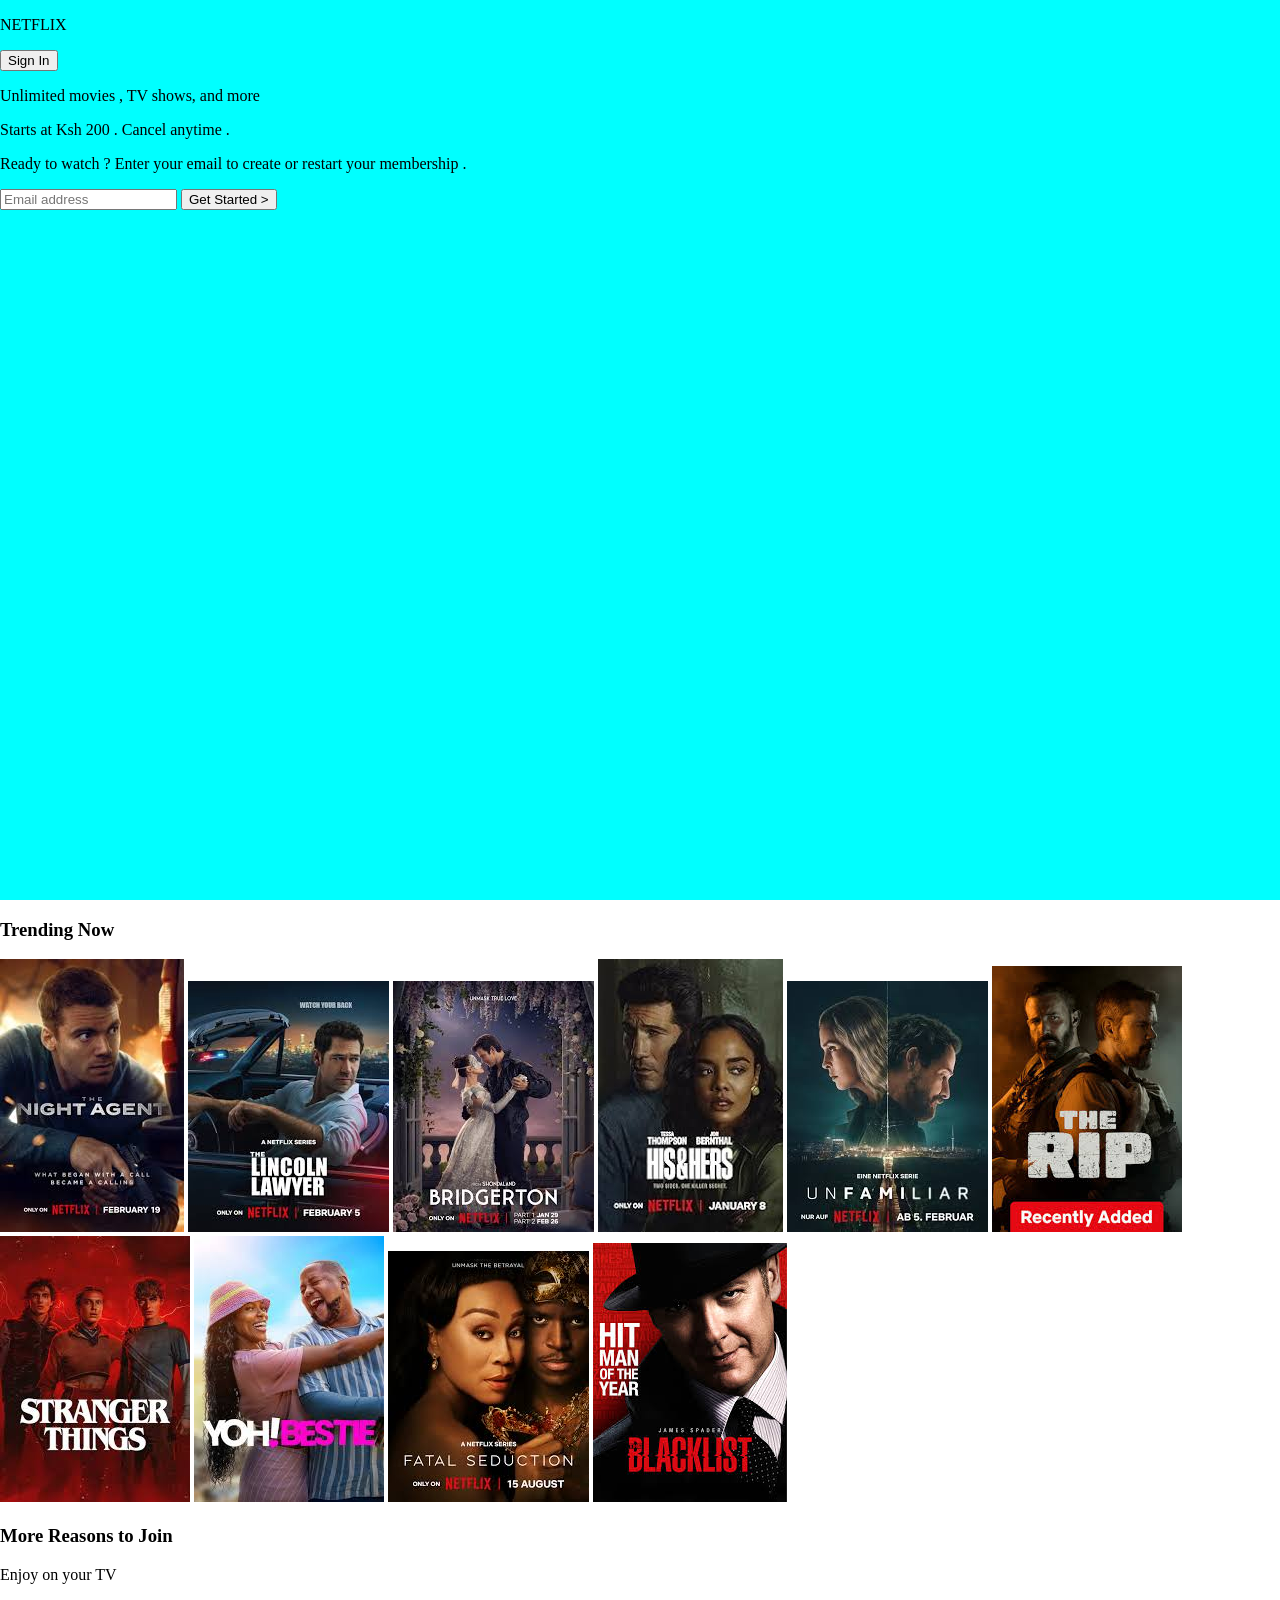
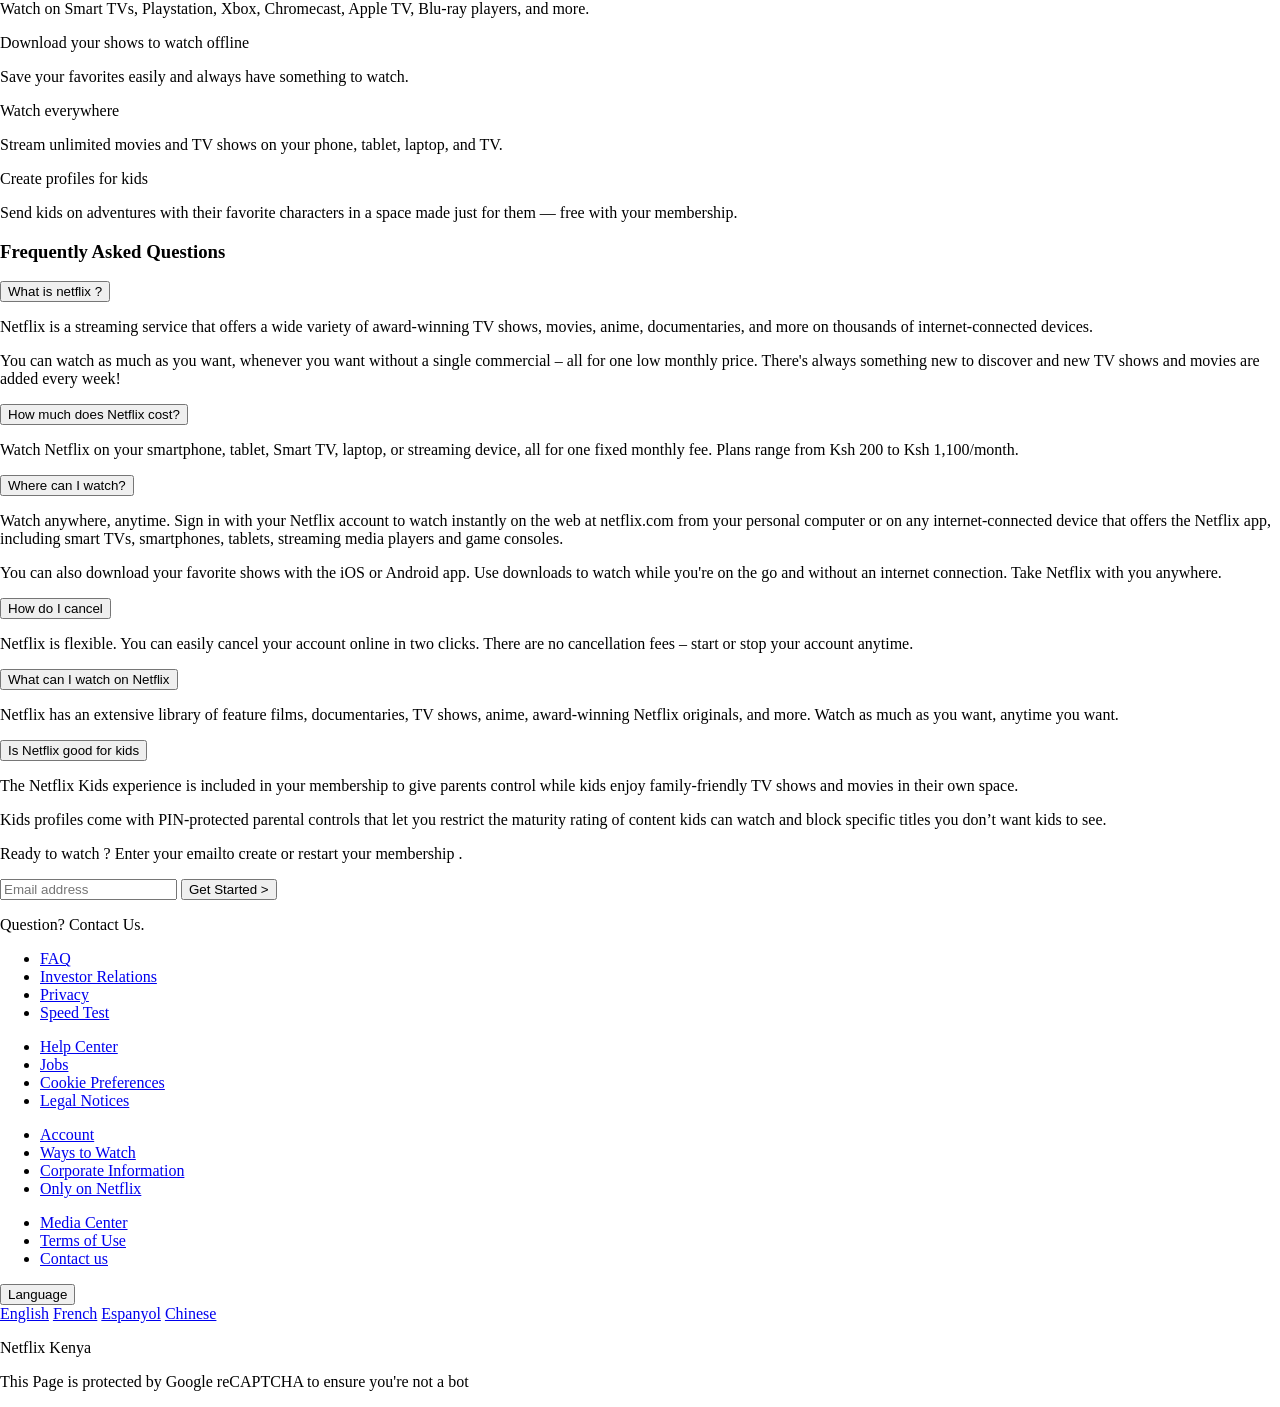
==== html/flixclone.html @ 473afab3 "Netflix cloning" ====
<!DOCTYPE html>
<html lang="en">
<head>
    <meta charset="UTF-8">
    <meta name="viewport" content="width=device-width, initial-scale=1.0">
    <title>Netflix</title>
    <link rel="stylesheet" href="../styles/flix.css">
</head>
<body>
    <main>
        <div class="hero-section"> 
            <nav>
                <p id="logo">
                    NETFLIX
                </p>
                <button class="sign">
                    Sign In
                </button>
            </nav>
            <div class="hero">
            <p>Unlimited movies &#44; TV shows, and more</p>
            <p>Starts at Ksh 200 &#46; Cancel anytime &#46;</p>
            <p>Ready to watch &#63; Enter your email to create or restart your membership &#46;</p>
            <input type="email" placeholder="Email address">
            <button class="get">Get Started &#62;</button>
            </div>
        </div>
        <div class="trends">
            <h3>Trending Now</h3>
            <img src="../images/nightagent.jpeg" alt="the night">
            <img src="../images/lincon.jpeg" alt="lawyer">
            <img src="../images/bridgeton.jpeg" alt="bridgeton">
            <img src="../images/his.jpeg" alt="his">
            <img src="../images/unfamiliar.jpeg" alt="unfamiliar">
            <img src="../images/RIP.jpeg" alt="RIP">
            <img src="../images//stranger.jpeg" alt="stranger">
            <img src="../images/oh.jpeg" alt="bestie">
            <img src="../images/fatal.jpeg" alt="seduction">
            <img src="../images/blacklist.jpeg" alt="blacklist">
        </div>
        <div class="join">
            <h3>
                More Reasons to Join
            </h3>
            <div class="enjoy">
                <p>
                    Enjoy on your TV
                </p>
                <p>
                    Watch on Smart TVs, Playstation, Xbox, Chromecast, Apple TV, Blu-ray players, and more.
                </p>
            </div>
            <div class="enjoy">
                <p>
                    Download your shows to watch offline
                </p>
                <p>
                    Save your favorites easily and always have something to watch.
                </p>
            </div>
            <div class="enjoy">
                <p>
                    Watch everywhere
                </p>
                <p>
                    Stream unlimited movies and TV shows on your phone, tablet, laptop, and TV.
                </p>
            </div>
            <div class="enjoy">
                <p>
                    Create profiles for kids
                </p>
                <p>
                    Send kids on adventures with their favorite characters in a space made just for them — free with your membership.
                </p>
            </div>
        </div>
        <div class="fqa">
            <h3>
                Frequently Asked Questions
            </h3>
            <button class="accordion">What is netflix &#63;</button>
            <div class="panel">
                <p>
                    Netflix is a streaming service that offers a wide variety of award-winning TV shows, movies, anime, documentaries, and more on thousands of internet-connected devices.
                </p>
                <p>
                    You can watch as much as you want, whenever you want without a single commercial – all for one low monthly price. There's always something new to discover and new TV shows and movies are added every week!
                </p>
            </div>
            <button class="accordion">How much does Netflix cost?</button>
            <div class="panel">
                <p>
                Watch Netflix on your smartphone, tablet, Smart TV, laptop, or streaming device, all for one fixed monthly fee. Plans range from Ksh 200 to Ksh 1,100/month.
            </p>
            </div>
            <button class="accordion">Where can I watch?</button>
            <div class="panel">
                <p>
                    Watch anywhere, anytime. Sign in with your Netflix account to watch instantly on the web at netflix.com from your personal computer or on any internet-connected device that offers the Netflix app, including smart TVs, smartphones, tablets, streaming media players and game consoles.
                </p>
                <p>
                    You can also download your favorite shows with the iOS or Android app. Use downloads to watch while you're on the go and without an internet connection. Take Netflix with you anywhere.
                </p>
            </div>
            <button class="accordion">How do I cancel</button>
            <div class="panel">
                <p>
                    Netflix is flexible. You can easily cancel your account online in two clicks. There are no cancellation fees – start or stop your account anytime.
                </p>
            </div>
            <button class="accordion">What can I watch on Netflix</button>
            <div class="panel">
                <p>
                    Netflix has an extensive library of feature films, documentaries, TV shows, anime, award-winning Netflix originals, and more. Watch as much as you want, anytime you want.
                </p>
            </div> 
            <button class="accordion">Is Netflix good for kids</button>
            <div class="panel">
                <p>
                    The Netflix Kids experience is included in your membership to give parents control while kids enjoy family-friendly TV shows and movies in their own space.
                </p>
                <p>
                    Kids profiles come with PIN-protected parental controls that let you restrict the maturity rating of content kids can watch and block specific titles you don’t want kids to see.
                </p>
            </div>
        </div>

        <div class="cta">
            <p>Ready to watch &#63; Enter your emailto create or restart your membership &#46;</p>
            <input type="email" placeholder="Email address">
            <button class="get">Get Started &#62;</button>
        </div>
    </main>

    <footer>
        <div>
            <p>Question? Contact Us.</p>
             <ul>
                <li><a href="#">FAQ</a></li>
                <li><a href="#">Investor Relations</a></li>
                <li><a href="#">Privacy</a></li>
                <li><a href="#">Speed Test</a></li>
             </ul>
             <ul>
                <li><a href="#">Help Center</a></li>
                <li><a href="#">Jobs</a></li>
                <li><a href="#">Cookie Preferences</a></li>
                <li><a href="#">Legal Notices</a></li>
             </ul>
             <ul>
                <li><a href="#">Account</a></li>
                <li><a href="#">Ways to Watch</a></li>
                <li><a href="#">Corporate Information</a></li>
                <li><a href="#">Only on Netflix</a></li>
             </ul>
             <ul>
                <li><a href="#">Media Center</a></li>
                <li><a href="#">Terms of Use</a></li>
                <li><a href="#">Contact us</a></li>
             </ul>
             <button class="dropbtn">Language</button>
             <div class="dropdown-conntent">
                <a href="#">English</a>
                <a href="#">French</a>
                <a href="#">Espanyol</a>
                <a href="#">Chinese</a>
            </div>
            <p>
                Netflix Kenya
            </p>
        </div>
        <p>
            This Page is protected by Google reCAPTCHA to ensure you're not a bot
        </p>
    </footer>
    
</body>
</html>
---- styles/flix.css ----
body {
    margin: 0px;
    padding: 0px;
}

.hero-section {
    background-color: aqua;
    height: 100vh;
    display: flex;
    flex-direction: column;
}
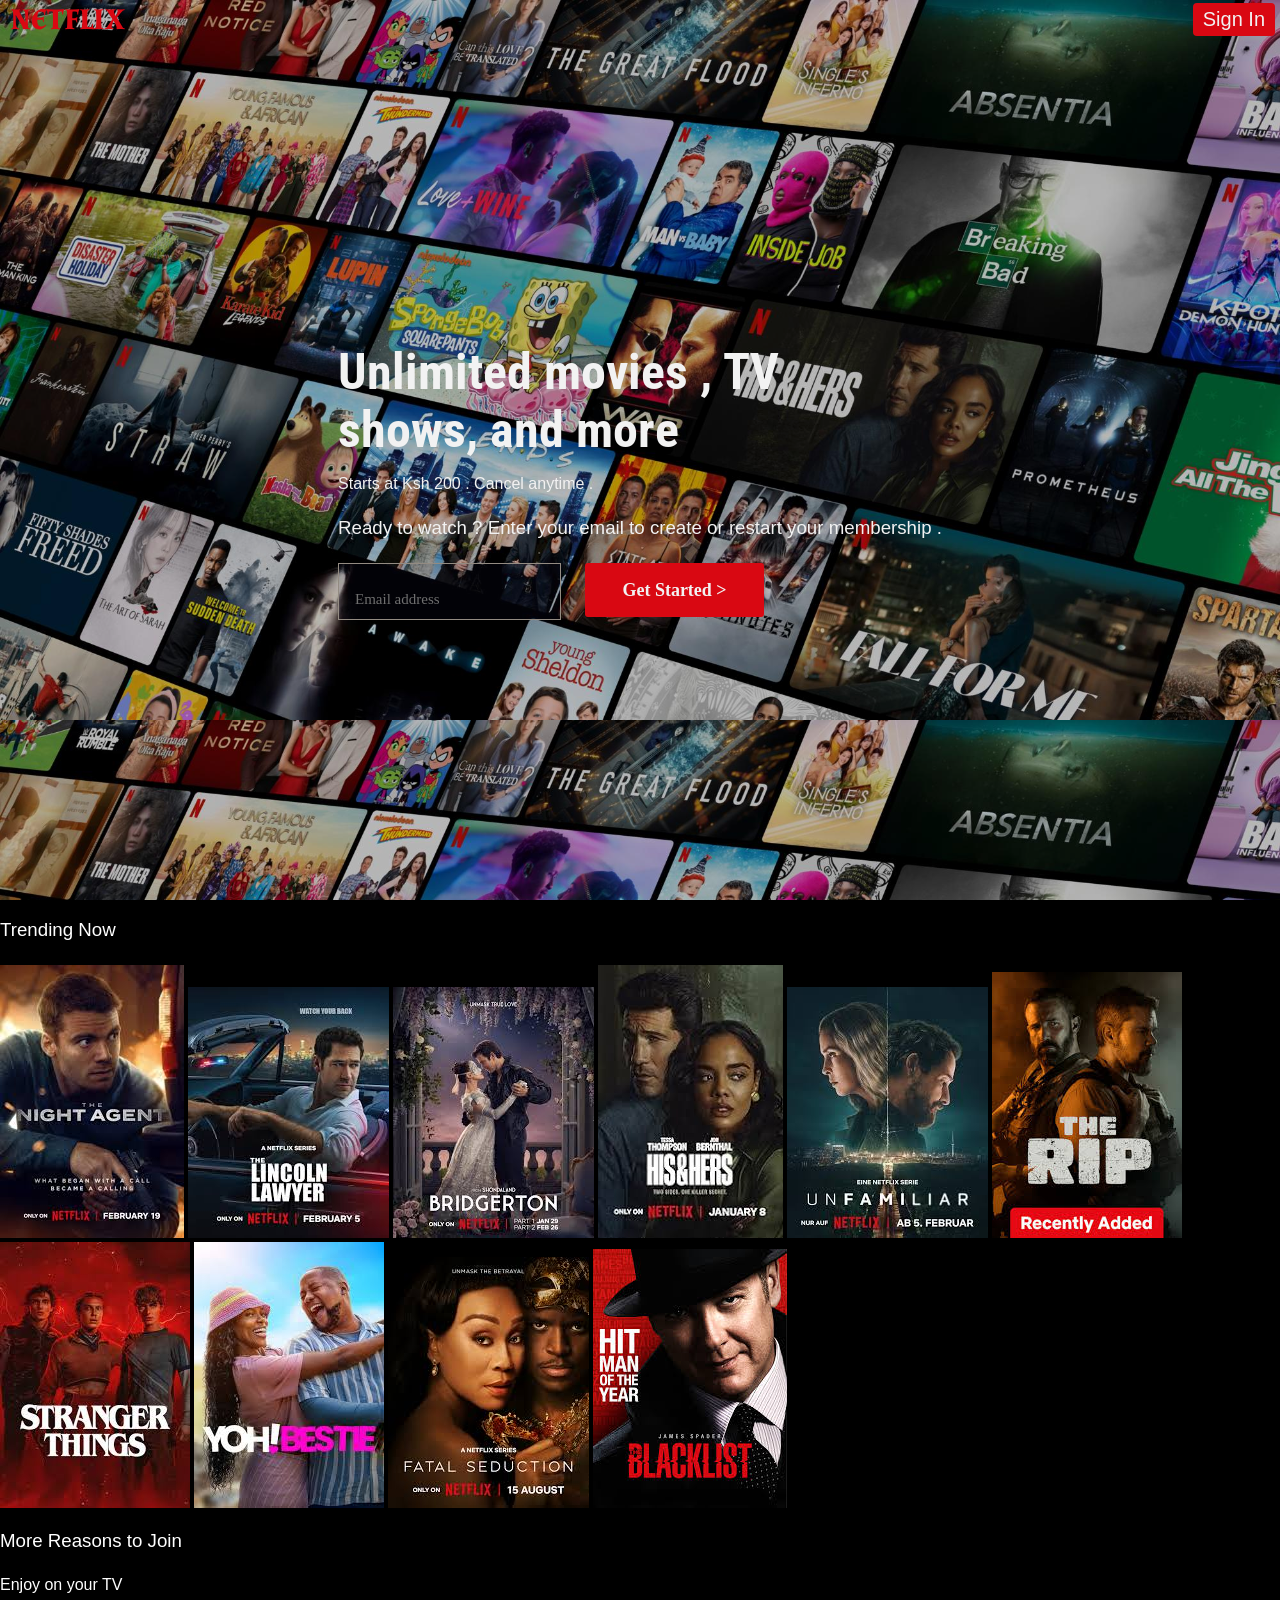
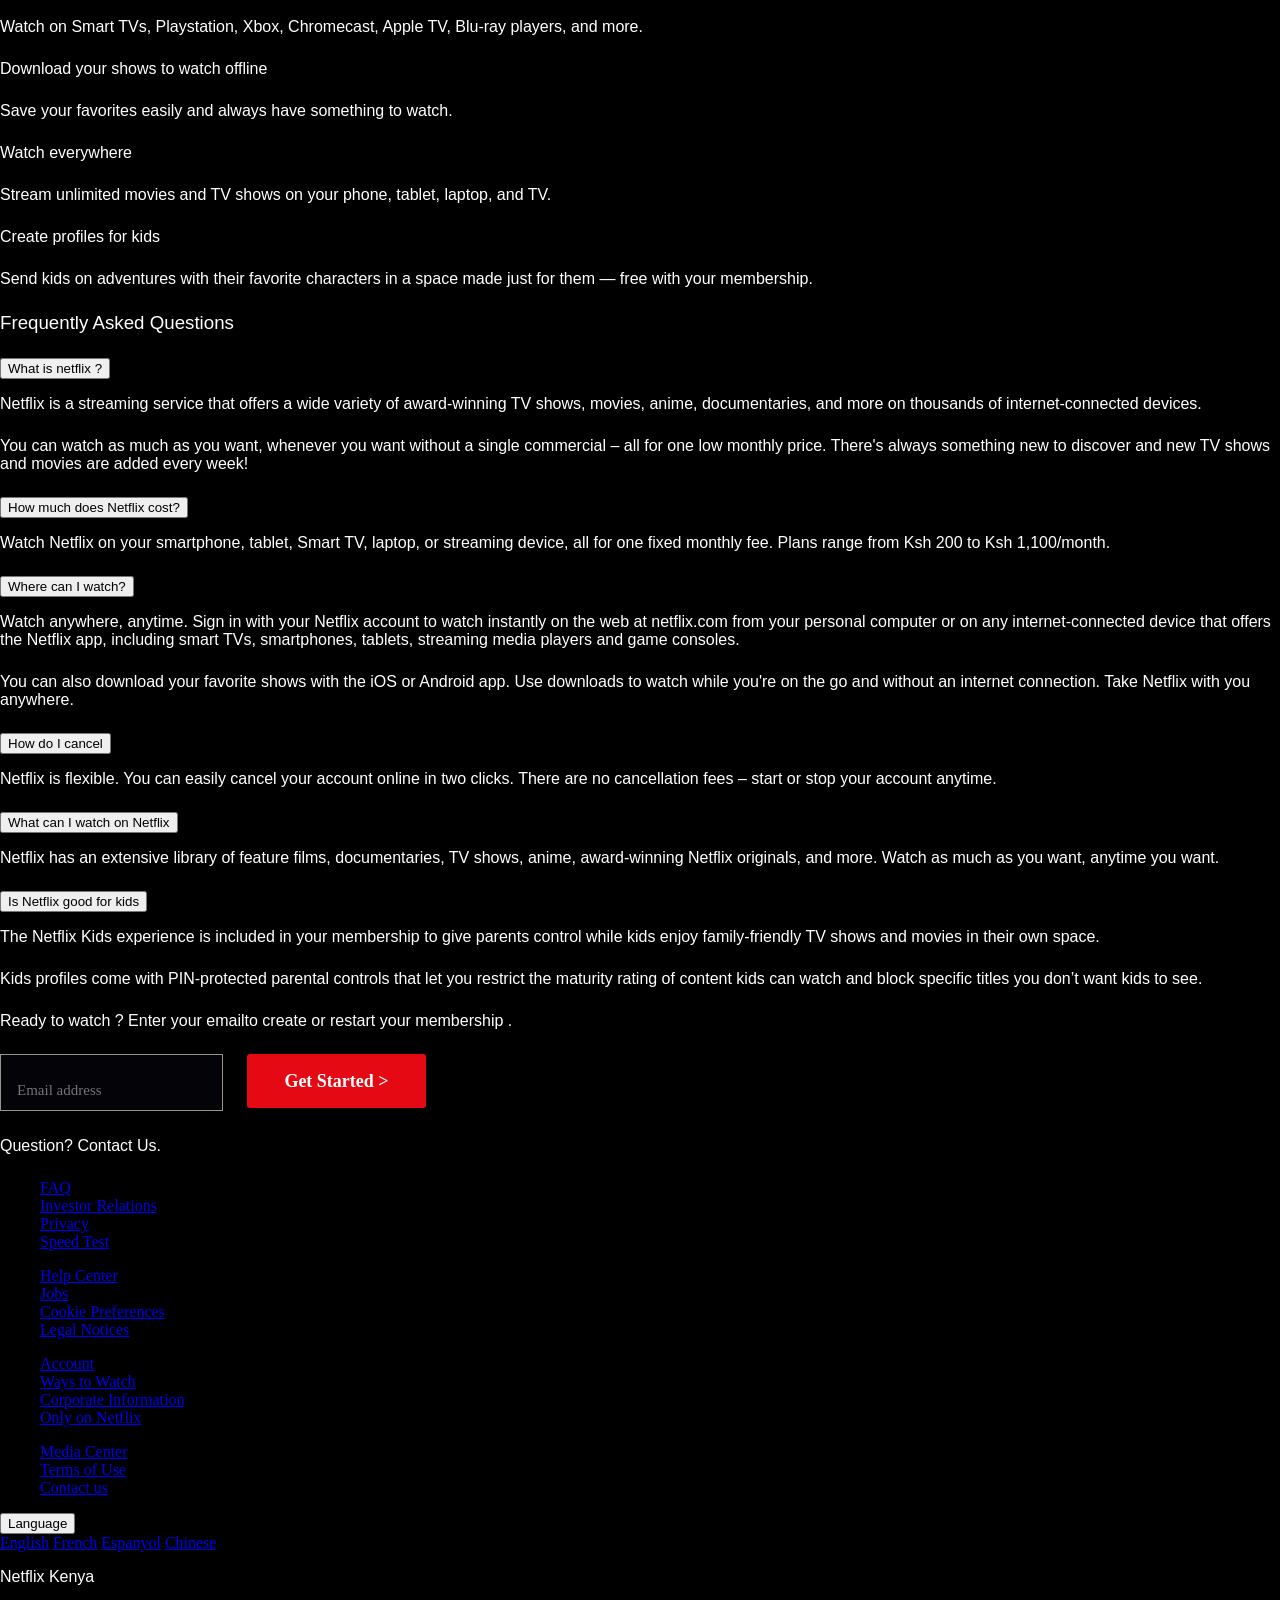
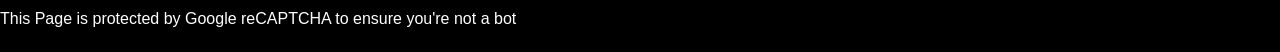
==== commit 4458cf66: "Done with the hero_section" ====
--- a/html/flixclone.html
+++ b/html/flixclone.html
@@ -9,23 +9,23 @@
 <body>
     <main>
         <div class="hero-section"> 
-            <nav>
+            <div class="top">
                 <p id="logo">
                     NETFLIX
                 </p>
                 <button class="sign">
                     Sign In
                 </button>
-            </nav>
+            </div>
             <div class="hero">
-            <p>Unlimited movies &#44; TV shows, and more</p>
+            <h1 id="shows">Unlimited movies &#44; TV <br>shows, and more</h1>
             <p>Starts at Ksh 200 &#46; Cancel anytime &#46;</p>
-            <p>Ready to watch &#63; Enter your email to create or restart your membership &#46;</p>
+            <h3>Ready to watch &#63; Enter your email to create or restart your membership &#46;</h3>
             <input type="email" placeholder="Email address">
             <button class="get">Get Started &#62;</button>
             </div>
         </div>
-        <div class="trends">
+        <div class="container">
             <h3>Trending Now</h3>
             <img src="../images/nightagent.jpeg" alt="the night">
             <img src="../images/lincon.jpeg" alt="lawyer">
--- a/styles/flix.css
+++ b/styles/flix.css
@@ -1,11 +1,115 @@
+@import url('https://fonts.googleapis.com/css2?family=Almendra:ital,wght@0,400;0,700;1,400;1,700&family=Google+Sans:ital,opsz,wght@0,17..18,400..700;1,17..18,400..700&family=Roboto+Condensed:ital,wght@0,100..900;1,100..900&display=swap');
 body {
     margin: 0px;
     padding: 0px;
+    cursor: pointer;
+    background-color: black;
+}
+
+p,
+h3 {
+    color: white;
+    margin-bottom: 24px;
+    font-size: 20x;
+    font-family: "Google Sans", sans-serif;
+    font-optical-sizing: auto;
+    font-weight: 400;
+    font-style: normal;
+    font-variation-settings:
+    "GRAD" 0;
+
 }
 
 .hero-section {
-    background-color: aqua;
+    background-image: url("../images/background.jpg");
+    opacity: 0.95;
+    background-size: contain;
     height: 100vh;
     display: flex;
     flex-direction: column;
-}+}
+
+.top {
+    width: 100%;
+    display: flex;
+    align-items: center;
+    justify-content: space-between;
+}
+
+#logo {
+    color: rgb(229, 9, 20);
+    display: inline;
+    cursor: pointer;
+    font-family: "Almendra", serif;
+    font-weight: 700;
+    font-style: normal;
+    font-size: 30px;
+    margin: 0px 10px;
+}
+
+.sign {
+    background-color: rgb(229, 9, 20);
+    color: white;
+    font-size: 20px;
+    margin-top: 0px;
+    padding: 5px 10px;
+    border-style: none;
+    border-radius: 4px;
+    margin-right: 5px;
+}
+
+.hero {
+    margin-top: auto;        
+    margin-bottom: auto;
+    margin-left: auto;
+    margin-right: auto;
+    size: ;
+}
+
+#shows {
+    font-family: "Roboto Condensed", sans-serif;
+    font-optical-sizing: auto;
+    font-size: 50px;
+    font-weight: bold;
+    font-style: normal;
+    margin-bottom: 8px;
+    color: white;
+}
+
+input {
+    padding: 24px 16px 8px;
+    background-color: rgb(29, 29, 78, 0.1);
+    border-style: solid;
+    border-width: 1px;
+    border-color: rgb(155, 147, 138);
+    font-size: 15px;
+    font-family: unset;
+    font-weight: 400;
+    line-height: 1.5;
+    color: rgb(255, 255, 255);
+    margin-top: auto;
+    margin-bottom: 10px;
+}
+
+.get {
+    background-color: rgb(229, 9, 20);
+    color: white;
+    inset: 0px;
+    font-size: 18px;
+    font-family: unset;
+    font-weight: 500;
+    line-height: 18px;
+    height: 54px;
+    width: 179px;
+    transition: inherit;
+    border-style: solid;
+    border-width: 1px;
+    border-radius: 3px;
+    border-color: #00000000;
+    margin-bottom: 10px;
+    margin-top: auto;
+    margin-left: 20px;
+    vertical-align: top;
+    font-weight: bold;
+}
+
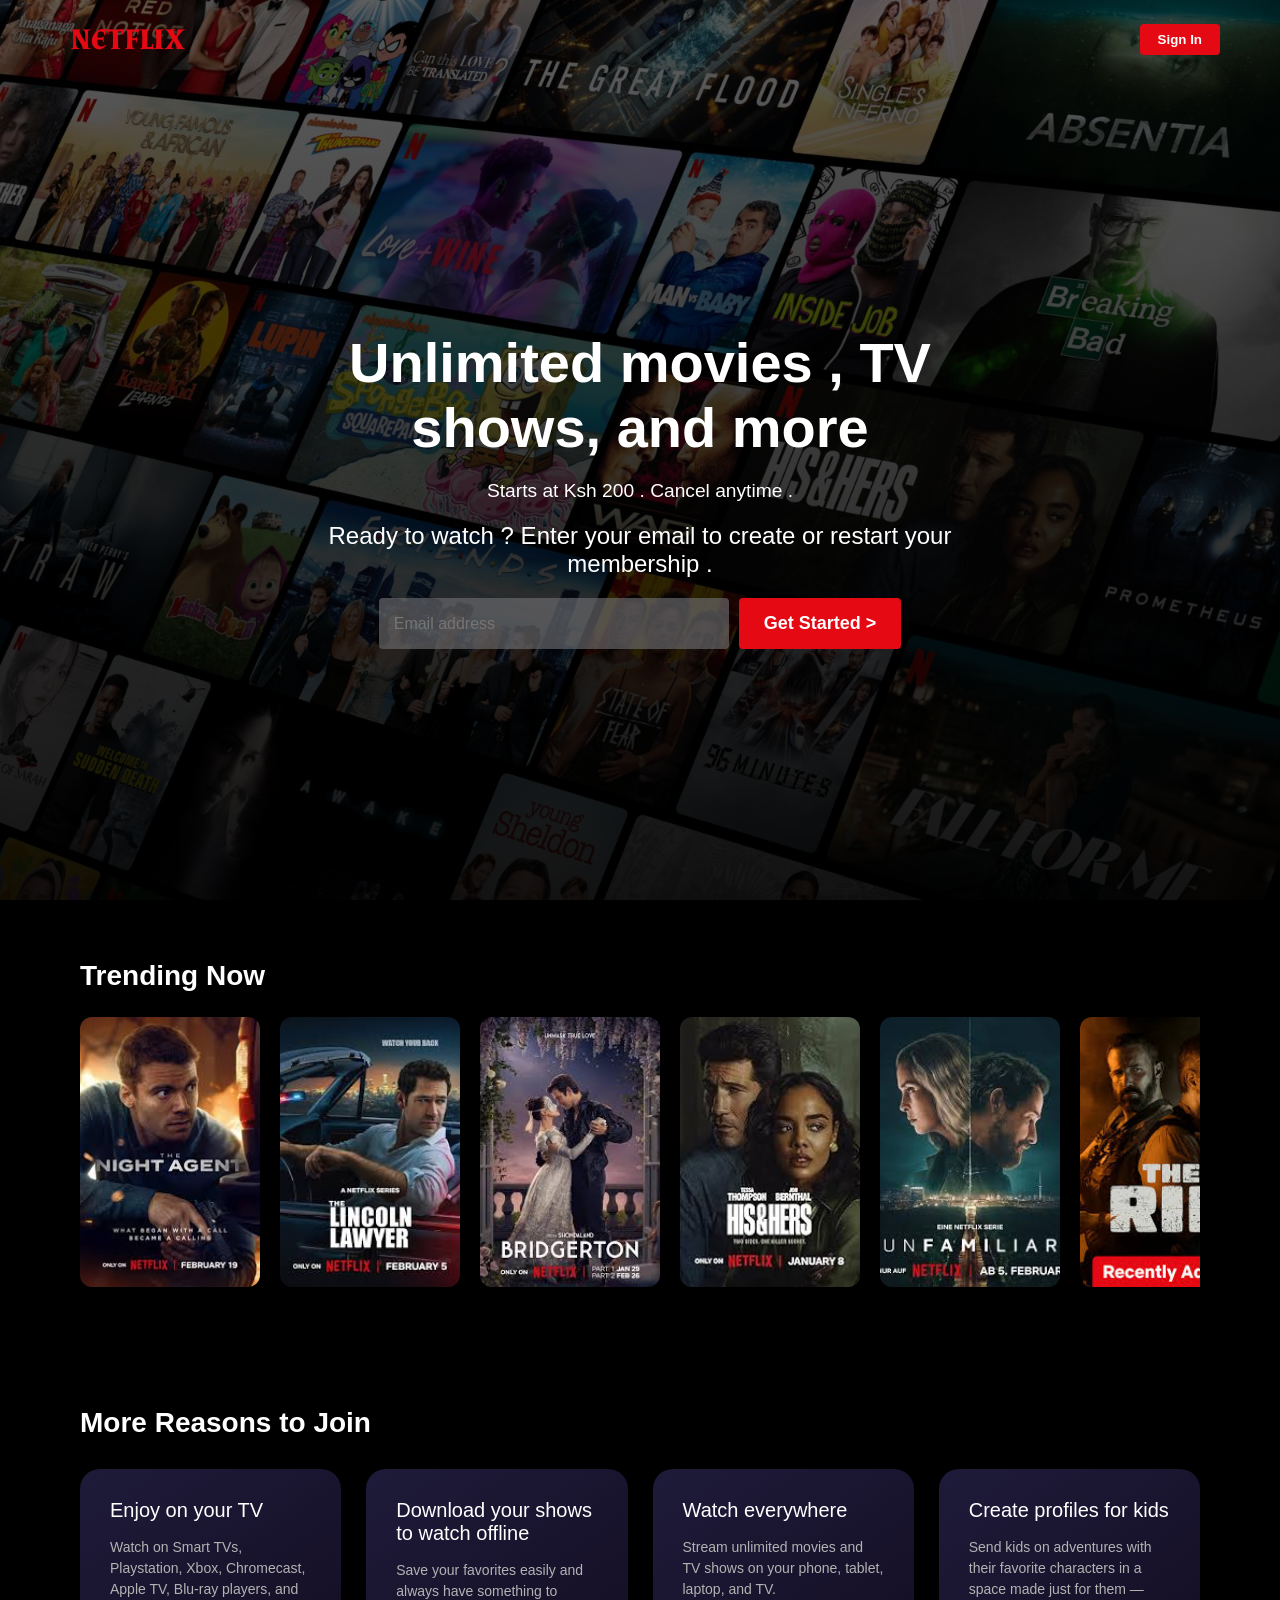
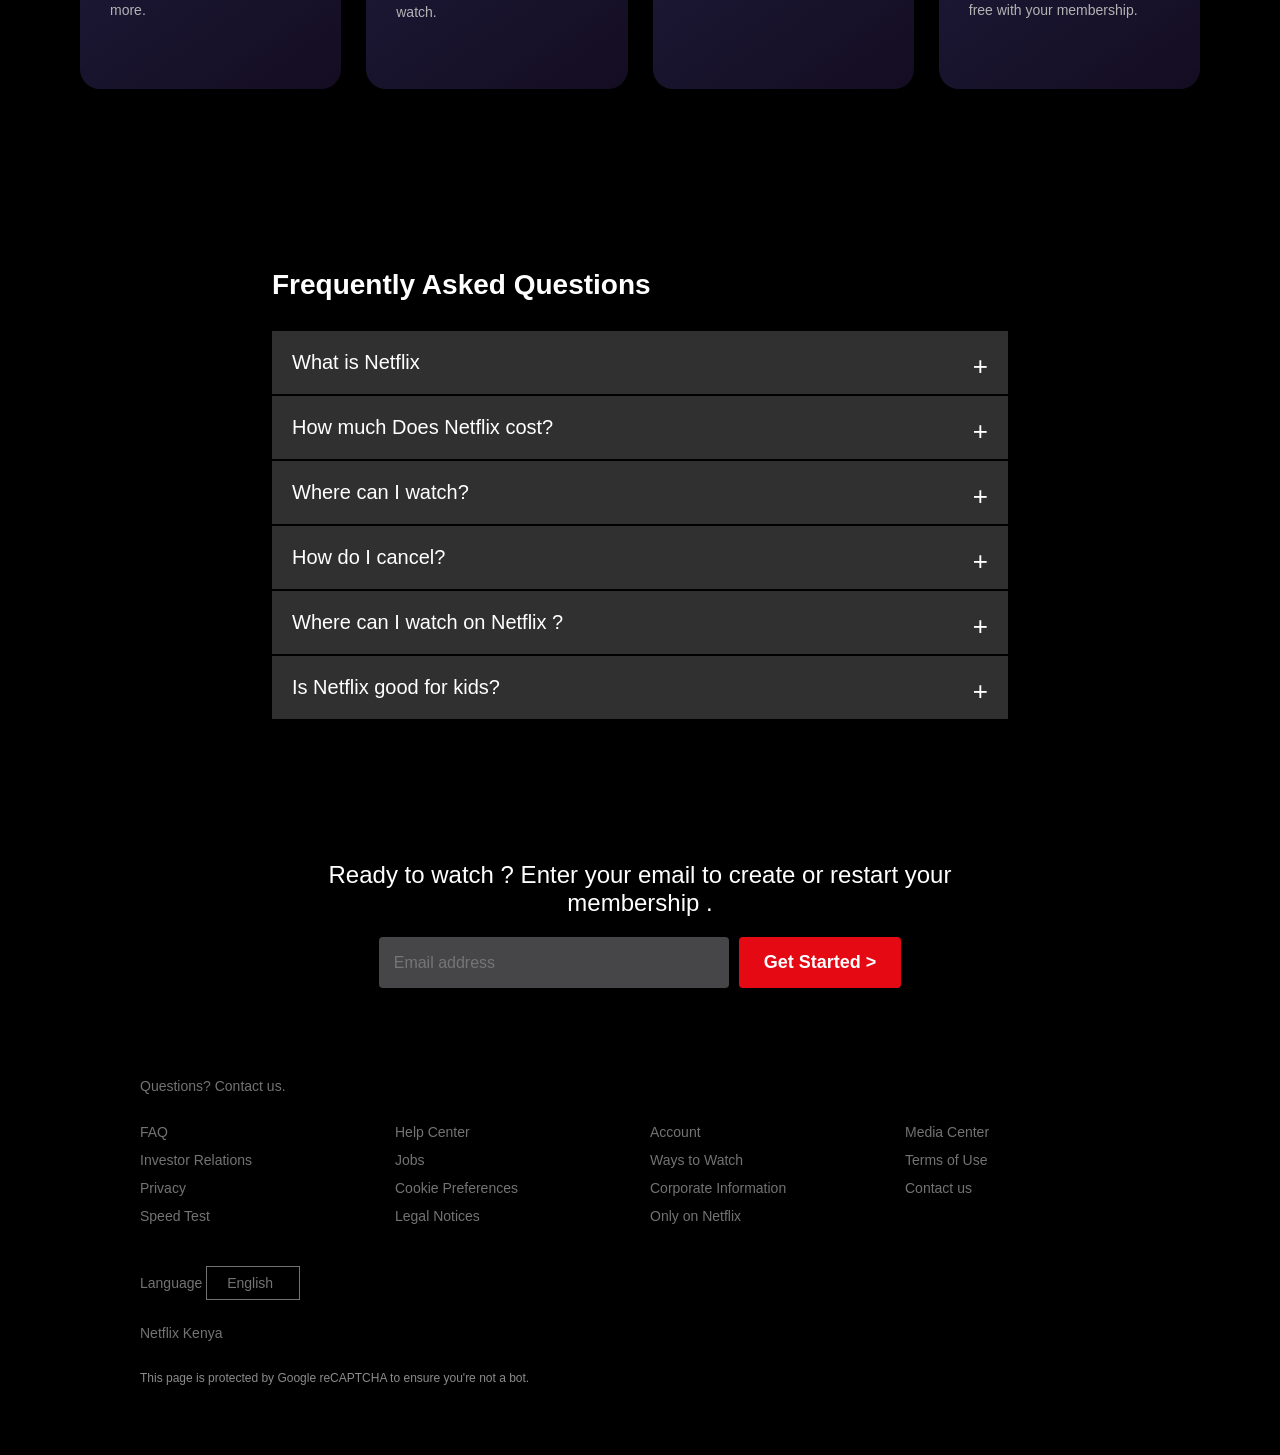
==== commit 112192b2: "Done working the css of netflix" ====
--- a/html/flixclone.html
+++ b/html/flixclone.html
@@ -9,171 +9,244 @@
 <body>
     <main>
         <div class="hero-section"> 
-            <div class="top">
+            <nav class="top">
                 <p id="logo">
                     NETFLIX
                 </p>
                 <button class="sign">
                     Sign In
                 </button>
-            </div>
+            </nav>
             <div class="hero">
-            <h1 id="shows">Unlimited movies &#44; TV <br>shows, and more</h1>
-            <p>Starts at Ksh 200 &#46; Cancel anytime &#46;</p>
-            <h3>Ready to watch &#63; Enter your email to create or restart your membership &#46;</h3>
-            <input type="email" placeholder="Email address">
-            <button class="get">Get Started &#62;</button>
+                <h1>
+                    Unlimited movies &#44; TV shows, and more
+                </h1>
+                <p>
+                    Starts at Ksh 200 &#46; Cancel anytime &#46;
+                </p>
+                <h3>
+                    Ready to watch &#63; Enter your email to create or restart your membership &#46;
+                </h3>
+                <div class="email">
+                    <input type="email" placeholder="Email address">
+                    <button class="get">Get Started &#62;</button>
+                </div>
             </div>
         </div>
         <div class="container">
-            <h3>Trending Now</h3>
-            <img src="../images/nightagent.jpeg" alt="the night">
-            <img src="../images/lincon.jpeg" alt="lawyer">
-            <img src="../images/bridgeton.jpeg" alt="bridgeton">
-            <img src="../images/his.jpeg" alt="his">
-            <img src="../images/unfamiliar.jpeg" alt="unfamiliar">
-            <img src="../images/RIP.jpeg" alt="RIP">
-            <img src="../images//stranger.jpeg" alt="stranger">
-            <img src="../images/oh.jpeg" alt="bestie">
-            <img src="../images/fatal.jpeg" alt="seduction">
-            <img src="../images/blacklist.jpeg" alt="blacklist">
+            <h2>Trending Now</h2>
+            <div class="pictures">
+                <div class="movie-card">
+                    <img src="../images/nightagent.jpeg" alt="the night">
+                </div>
+                <div class="movie-card">
+                    <img src="../images/lincon.jpeg" alt="lawyer">
+                </div>
+                <div class="movie-card">
+                    <img src="../images/bridgeton.jpeg" alt="bridgeton">
+                </div>
+                <div class="movie-card">
+                    <img src="../images/his.jpeg" alt="his">
+                </div>
+                <div class="movie-card">
+                    <img src="../images/unfamiliar.jpeg" alt="unfamiliar">
+                </div>
+                <div class="movie-card">
+                    <img src="../images/RIP.jpeg" alt="RIP">
+                </div>
+                <div class="movie-card">
+                    <img src="../images/stranger.jpeg" alt="">
+                </div>
+                <div class="movie-card">
+                    <img src="../images/oh.jpeg" alt="bestie">
+                </div>
+                <div class="movie-card">
+                    <img src="../images/fatal.jpeg" alt="seduction">
+                </div>
+                <div class="movie-card">
+                    <img src="../images/blacklist.jpeg" alt="blacklist">
+                </div>
+            </div>
         </div>
         <div class="join">
+            <h2>
+                More Reasons to Join
+            </h2>
+            <div class="parent">
+                <div class="enjoy">
+                    <h3>
+                        Enjoy on your TV
+                    </h3>
+                    <p>
+                        Watch on Smart TVs, Playstation, Xbox, Chromecast, Apple TV, Blu-ray players, and more.
+                    </p>
+                </div>
+                <div class="enjoy">
+                    <h3>
+                        Download your shows to watch offline
+                    </h3>
+                    <p>
+                        Save your favorites easily and always have something to watch.
+                    </p>
+                </div>
+                <div class="enjoy">
+                    <h3>
+                        Watch everywhere
+                    </h3>
+                    <p>
+                        Stream unlimited movies and TV shows on your phone, tablet, laptop, and TV.
+                    </p>
+                </div>
+                <div class="enjoy">
+                    <h3>
+                        Create profiles for kids
+                    </h3>
+                    <p>
+                        Send kids on adventures with their favorite characters in a space made just for them — free with your membership.
+                    </p>
+                </div>
+            </div>
+        </div>
+        <div class="fqa">
+            <h2>
+                Frequently Asked Questions
+            </h2>
+            <div class="accordion-item">
+                <input type="radio" name="accordion" id="q1">
+                <label for="q1" class="accordion">
+                    What is Netflix
+                </label>
+                <div class="panel">
+                    <p>Netflix is a streaming service that offers a wide variety of award-winning TV shows, movies, anime, documentaries, and more on thousands of internet-connected devices.</p>
+                    <p>You can watch as much as you want, whenever you want without a single commercial – all for one low monthly price. There's always something new to discover and new TV shows and movies are added every week!</p>
+                </div>
+            </div>
+            <div class="accordion-item">
+                <input type="radio" name="accordion" id="q2">
+                <label for="q2" class="accordion">
+                    How much Does Netflix cost?
+                </label>
+                <div class="panel">
+                    <p>
+                        Watch Netflix on your smartphone, tablet, Smart TV, laptop, or streaming device, all for one fixed monthly fee. Plans range from Ksh 200 to Ksh 1,100/month.
+                    </p>
+                </div>
+            </div>
+            <div class="accordion-item">
+                <input type="radio" name="accordion" id="q3">
+                <label for="q3" class="accordion">
+                    Where can I watch?
+                </label>
+                <div class="panel">
+                    <p>
+                        Watch anywhere, anytime. Sign in with your Netflix account to watch instantly on the web at netflix.com from your personal computer or on any internet-connected device that offers the Netflix app, including smart TVs, smartphones, tablets, streaming media players and game consoles.
+                    </p>
+                    <p>
+                        You can also download your favorite shows with the iOS or Android app. Use downloads to watch while you're on the go and without an internet connection. Take Netflix with you anywhere.
+                    </p>
+                </div>
+            </div>
+            <div class="accordion-item">
+                <input type="radio" name="accordion" id="q4">
+                <label for="q4" class="accordion">
+                    How do I cancel?
+                </label>
+                <div class="panel">
+                    <p>
+                        Netflix is flexible. You can easily cancel your account online in two clicks. There are no cancellation fees – start or stop your account anytime.
+                    </p>
+                </div>
+            </div>
+            <div class="accordion-item">
+                <input type="radio" name="accordion" id="q5">
+                <label for="q5" class="accordion">
+                    Where can I watch on Netflix ?
+                </label>
+                <div class="panel">
+                    <p>
+                        Netflix has an extensive library of feature films, documentaries, TV shows, anime, award-winning Netflix originals, and more. Watch as much as you want, anytime you want.
+                    </p>
+                </div>
+            </div>
+            <div class="accordion-item">
+                <input type="radio" name="accordion" id="q2">
+                <label for="q2" class="accordion">
+                    Is Netflix good for kids?
+                </label>
+                <div class="panel">
+                    <p>
+                        The Netflix Kids experience is included in your membership to give parents control while kids enjoy family-friendly TV shows and movies in their own space.
+                    </p>
+                    <p>
+                        Kids profiles come with PIN-protected parental controls that let you restrict the maturity rating of content kids can watch and block specific titles you don’t want kids to see.
+                    </p>
+                </div>
+            </div>
+        </div>
+        <div class="hero">
             <h3>
-                More Reasons to Join
+               Ready to watch &#63; Enter your email to create or restart your membership &#46;
             </h3>
-            <div class="enjoy">
-                <p>
-                    Enjoy on your TV
-                </p>
-                <p>
-                    Watch on Smart TVs, Playstation, Xbox, Chromecast, Apple TV, Blu-ray players, and more.
-                </p>
-            </div>
-            <div class="enjoy">
-                <p>
-                    Download your shows to watch offline
-                </p>
-                <p>
-                    Save your favorites easily and always have something to watch.
-                </p>
-            </div>
-            <div class="enjoy">
-                <p>
-                    Watch everywhere
-                </p>
-                <p>
-                    Stream unlimited movies and TV shows on your phone, tablet, laptop, and TV.
-                </p>
-            </div>
-            <div class="enjoy">
-                <p>
-                    Create profiles for kids
-                </p>
-                <p>
-                    Send kids on adventures with their favorite characters in a space made just for them — free with your membership.
-                </p>
-            </div>
-        </div>
-        <div class="fqa">
-            <h3>
-                Frequently Asked Questions
-            </h3>
-            <button class="accordion">What is netflix &#63;</button>
-            <div class="panel">
-                <p>
-                    Netflix is a streaming service that offers a wide variety of award-winning TV shows, movies, anime, documentaries, and more on thousands of internet-connected devices.
-                </p>
-                <p>
-                    You can watch as much as you want, whenever you want without a single commercial – all for one low monthly price. There's always something new to discover and new TV shows and movies are added every week!
-                </p>
-            </div>
-            <button class="accordion">How much does Netflix cost?</button>
-            <div class="panel">
-                <p>
-                Watch Netflix on your smartphone, tablet, Smart TV, laptop, or streaming device, all for one fixed monthly fee. Plans range from Ksh 200 to Ksh 1,100/month.
-            </p>
-            </div>
-            <button class="accordion">Where can I watch?</button>
-            <div class="panel">
-                <p>
-                    Watch anywhere, anytime. Sign in with your Netflix account to watch instantly on the web at netflix.com from your personal computer or on any internet-connected device that offers the Netflix app, including smart TVs, smartphones, tablets, streaming media players and game consoles.
-                </p>
-                <p>
-                    You can also download your favorite shows with the iOS or Android app. Use downloads to watch while you're on the go and without an internet connection. Take Netflix with you anywhere.
-                </p>
-            </div>
-            <button class="accordion">How do I cancel</button>
-            <div class="panel">
-                <p>
-                    Netflix is flexible. You can easily cancel your account online in two clicks. There are no cancellation fees – start or stop your account anytime.
-                </p>
-            </div>
-            <button class="accordion">What can I watch on Netflix</button>
-            <div class="panel">
-                <p>
-                    Netflix has an extensive library of feature films, documentaries, TV shows, anime, award-winning Netflix originals, and more. Watch as much as you want, anytime you want.
-                </p>
-            </div> 
-            <button class="accordion">Is Netflix good for kids</button>
-            <div class="panel">
-                <p>
-                    The Netflix Kids experience is included in your membership to give parents control while kids enjoy family-friendly TV shows and movies in their own space.
-                </p>
-                <p>
-                    Kids profiles come with PIN-protected parental controls that let you restrict the maturity rating of content kids can watch and block specific titles you don’t want kids to see.
-                </p>
-            </div>
-        </div>
-
-        <div class="cta">
-            <p>Ready to watch &#63; Enter your emailto create or restart your membership &#46;</p>
-            <input type="email" placeholder="Email address">
-            <button class="get">Get Started &#62;</button>
-        </div>
+            <div class="email">
+                <input type="email" placeholder="Email address">
+                <button class="get">Get Started &#62;</button>
+            </div>
+        </div>
+
     </main>
 
-    <footer>
-        <div>
-            <p>Question? Contact Us.</p>
-             <ul>
+    <footer class="footer">
+    <div class="footer-container">
+
+        <p class="footer-contact">Questions? Contact us.</p>
+
+        <div class="footer-links">
+            <ul>
                 <li><a href="#">FAQ</a></li>
                 <li><a href="#">Investor Relations</a></li>
                 <li><a href="#">Privacy</a></li>
                 <li><a href="#">Speed Test</a></li>
-             </ul>
-             <ul>
+            </ul>
+
+            <ul>
                 <li><a href="#">Help Center</a></li>
                 <li><a href="#">Jobs</a></li>
                 <li><a href="#">Cookie Preferences</a></li>
                 <li><a href="#">Legal Notices</a></li>
-             </ul>
-             <ul>
+            </ul>
+
+            <ul>
                 <li><a href="#">Account</a></li>
                 <li><a href="#">Ways to Watch</a></li>
                 <li><a href="#">Corporate Information</a></li>
                 <li><a href="#">Only on Netflix</a></li>
-             </ul>
-             <ul>
+            </ul>
+
+            <ul>
                 <li><a href="#">Media Center</a></li>
                 <li><a href="#">Terms of Use</a></li>
                 <li><a href="#">Contact us</a></li>
-             </ul>
-             <button class="dropbtn">Language</button>
-             <div class="dropdown-conntent">
-                <a href="#">English</a>
-                <a href="#">French</a>
-                <a href="#">Espanyol</a>
-                <a href="#">Chinese</a>
-            </div>
-            <p>
-                Netflix Kenya
-            </p>
-        </div>
-        <p>
-            This Page is protected by Google reCAPTCHA to ensure you're not a bot
+            </ul>
+        </div>
+
+        <div class="footer-language">
+            <label for="language-select">Language</label>
+            <select id="language-select">
+                <option>English</option>
+                <option>French</option>
+                <option>Español</option>
+                <option>Chinese</option>
+            </select>
+        </div>
+
+        <p class="footer-country">Netflix Kenya</p>
+
+        <p class="footer-note">
+            This page is protected by Google reCAPTCHA to ensure you're not a bot.
         </p>
-    </footer>
+
+    </div>
+</footer>
     
 </body>
 </html>
--- a/styles/flix.css
+++ b/styles/flix.css
@@ -1,12 +1,26 @@
 @import url('https://fonts.googleapis.com/css2?family=Almendra:ital,wght@0,400;0,700;1,400;1,700&family=Google+Sans:ital,opsz,wght@0,17..18,400..700;1,17..18,400..700&family=Roboto+Condensed:ital,wght@0,100..900;1,100..900&display=swap');
-body {
+* {
     margin: 0px;
     padding: 0px;
-    cursor: pointer;
+    box-sizing: border-box;
+    cursor: pointer;
+    font-family: Arial, Helvetica, sans-serif;
+}
+
+body {
     background-color: black;
 }
 
-p,
+.hero-section {
+    position: relative;
+    height: 100vh;
+    background: 
+        linear-gradient(to bottom, rgba(0, 0, 0, 0.5), rgba(0, 0, 0, 0.9)),
+        url("../images/background.jpg") center/cover no-repeat;
+        color: white;
+        display: flex;
+        flex-direction: column;
+}
 h3 {
     color: white;
     margin-bottom: 24px;
@@ -20,20 +34,11 @@
 
 }
 
-.hero-section {
-    background-image: url("../images/background.jpg");
-    opacity: 0.95;
-    background-size: contain;
-    height: 100vh;
-    display: flex;
-    flex-direction: column;
-}
-
 .top {
-    width: 100%;
     display: flex;
     align-items: center;
     justify-content: space-between;
+    padding: 20px 60px;
 }
 
 #logo {
@@ -45,71 +50,304 @@
     font-style: normal;
     font-size: 30px;
     margin: 0px 10px;
+    width: 150px;
 }
 
 .sign {
-    background-color: rgb(229, 9, 20);
-    color: white;
+    background-color: #e50914;
+    border: none;
+    padding: 8px 18px;
+    color: white;
+    border-radius: 4px;
+    cursor: pointer;
+    font-weight: bold;
+}
+
+.sign:hover {
+    background-color: #f6121d;
+}
+
+.hero {
+    text-align: center;
+    margin: auto;
+    max-width: 800px;
+    padding: 20px;
+}
+
+.hero h1 {
+    font-size: 3.5rem;
+    font-weight: 800;
+    margin-bottom: 20px;
+}
+
+.hero h3 {
+    font-size: 1.5rem;
+    margin-bottom: 20px;
+    font-weight: 500;
+}
+
+.hero p {
+    font-size: 1.2rem;
+    margin-bottom: 20px;
+}
+
+/* EMAIL BOX */
+.email {
+    display: flex;
+    justify-content: center;
+    gap: 10px;
+    flex-wrap: wrap;
+}
+
+.email input {
+    padding: 15px;
+    width: 350px;
+    border-radius: 4px;
+    border: none;
+    background: #706f72a1;
+    color: rgba(0, 0, 0, 0.5);
+    outline: none;
+    font-size: 16px;
+}
+
+.get {
+    background-color: #e50914;
+    border: none;
+    padding: 15px 25px;
+    color: white;
+    font-size: 18px;
+    font-weight: bold;
+    border-radius: 4px;
+    cursor: pointer;
+}
+
+.get:hover {
+    background-color: #f6121d;
+}
+
+.container {
+    background: #000;
+    color: white;
+    padding: 60px 80px;
+}
+
+.container h2 {
+    font-size: 28px;
+    margin-bottom: 25px;
+}
+
+.pictures {
+    display: flex;
+    gap: 20px;
+    overflow-x: auto;
+    scroll-behavior: smooth;
+}
+
+.pictures::-webkit-scrollbar {
+    display: none;
+}
+
+/* Movie Card */
+.movie-card {
+    position: relative;
+    min-width: 180px;
+    aspect-ratio: 2 / 3;
+    overflow: hidden;
+    border-radius: 12px;
+    cursor: pointer;
+    transition: transform 0.3s ease;
+}
+
+.movie-card img {
+    width: 100%;
+    height: 100%;
+    object-fit: cover;
+    display: block;
+}
+
+/* Hover Effect */
+.movie-card:hover {
+    transform: scale(1.08);
+}
+
+.join {
+    background: #000;
+    color: white;
+    padding: 60px 80px;
+}
+
+.join h2 {
+    font-size: 28px;
+    margin-bottom: 30px;
+}
+
+.parent {
+    display: grid;
+    grid-template-columns: repeat(4, 1fr);
+    gap: 25px;
+}
+
+
+.enjoy {
+    padding: 30px;
+    border-radius: 20px;
+
+    background: linear-gradient(
+        145deg,
+        #1e1b3a,
+        #140d22
+    );
+
+    min-height: 220px;
+
+    transition: transform 0.3s ease, box-shadow 0.3s ease;
+}
+
+.enjoy h3 {
     font-size: 20px;
-    margin-top: 0px;
-    padding: 5px 10px;
-    border-style: none;
-    border-radius: 4px;
-    margin-right: 5px;
-}
-
-.hero {
-    margin-top: auto;        
-    margin-bottom: auto;
-    margin-left: auto;
-    margin-right: auto;
-    size: ;
-}
-
-#shows {
-    font-family: "Roboto Condensed", sans-serif;
-    font-optical-sizing: auto;
-    font-size: 50px;
-    font-weight: bold;
-    font-style: normal;
-    margin-bottom: 8px;
-    color: white;
-}
-
-input {
-    padding: 24px 16px 8px;
-    background-color: rgb(29, 29, 78, 0.1);
-    border-style: solid;
-    border-width: 1px;
-    border-color: rgb(155, 147, 138);
-    font-size: 15px;
-    font-family: unset;
-    font-weight: 400;
+    margin-bottom: 15px;
+}
+
+.enjoy p {
+    font-size: 14px;
+    color: #b3b3b3;
     line-height: 1.5;
-    color: rgb(255, 255, 255);
-    margin-top: auto;
-    margin-bottom: 10px;
-}
-
-.get {
-    background-color: rgb(229, 9, 20);
-    color: white;
-    inset: 0px;
-    font-size: 18px;
-    font-family: unset;
-    font-weight: 500;
-    line-height: 18px;
-    height: 54px;
-    width: 179px;
-    transition: inherit;
-    border-style: solid;
-    border-width: 1px;
-    border-radius: 3px;
-    border-color: #00000000;
-    margin-bottom: 10px;
-    margin-top: auto;
-    margin-left: 20px;
-    vertical-align: top;
-    font-weight: bold;
-}
-
+}
+
+
+.reason-card:hover {
+    transform: translateY(-5px);
+    box-shadow: 0 10px 30px rgba(229, 9, 20, 0.3);
+}
+
+.fqa {
+    background: #000;
+    color: white;
+    width: 70%;
+    padding: 60px 80px;
+    margin: 60px auto;
+}
+
+.fqa h2{
+    font-size: 28px;
+    margin-bottom: 30px;
+}
+
+
+.accordion-item input {
+    display: none;
+}
+
+
+.accordion {
+    display: block;
+    background: #303030;
+    color: white;
+    padding: 20px;
+    font-size: 20px;
+    cursor: pointer;
+    margin-bottom: 2px;
+    position: relative;
+}
+
+
+.accordion::after {
+    content: "+";
+    position: absolute;
+    right: 20px;
+    font-size: 26px;
+    transition: transform 0.3s ease;
+}
+
+
+.panel {
+    background: #303030;
+    color: white;
+    max-height: 0;                 
+    overflow: hidden;              
+    transition: max-height 0.4s ease;
+    padding: 0 20px;
+}
+
+
+.panel p {
+    padding: 15px 0;
+}
+
+
+.accordion-item input:checked ~ .panel {
+    max-height: 500px;            
+}
+
+
+.accordion-item input:checked + .accordion::after {
+    transform: rotate(45deg);
+}
+
+.footer {
+    background: #000;
+    color: #737373;
+    padding: 70px 0;
+    font-family: Arial, Helvetica, sans-serif;
+    font-size: 14px;
+}
+
+.footer-container {
+    width: 85%;
+    max-width: 1000px;
+    margin: auto;
+}
+
+.footer-contact {
+    margin-bottom: 30px;
+}
+
+.footer-links {
+    display: grid;
+    grid-template-columns: repeat(4, 1fr);
+    gap: 20px;
+    margin-bottom: 30px;
+}
+
+.footer-links ul {
+    list-style: none;
+    padding: 0;
+}
+
+.footer-links li {
+    margin-bottom: 12px;
+}
+
+.footer-links a {
+    color: #737373;
+    text-decoration: none;
+}
+
+.footer-links a:hover {
+    text-decoration: underline;
+}
+
+.footer-language {
+    margin-bottom: 25px;
+}
+
+.footer-language select {
+    background: transparent;
+    color: #737373;
+    border: 1px solid #737373;
+    padding: 8px 20px;
+    font-size: 14px;
+    appearance: none;
+    cursor: pointer;
+}
+
+.footer-country {
+    margin-bottom: 25px;
+}
+
+
+.footer-note {
+    font-size: 12px;
+    color: #8c8c8c;
+    margin-top: 30px;
+}
